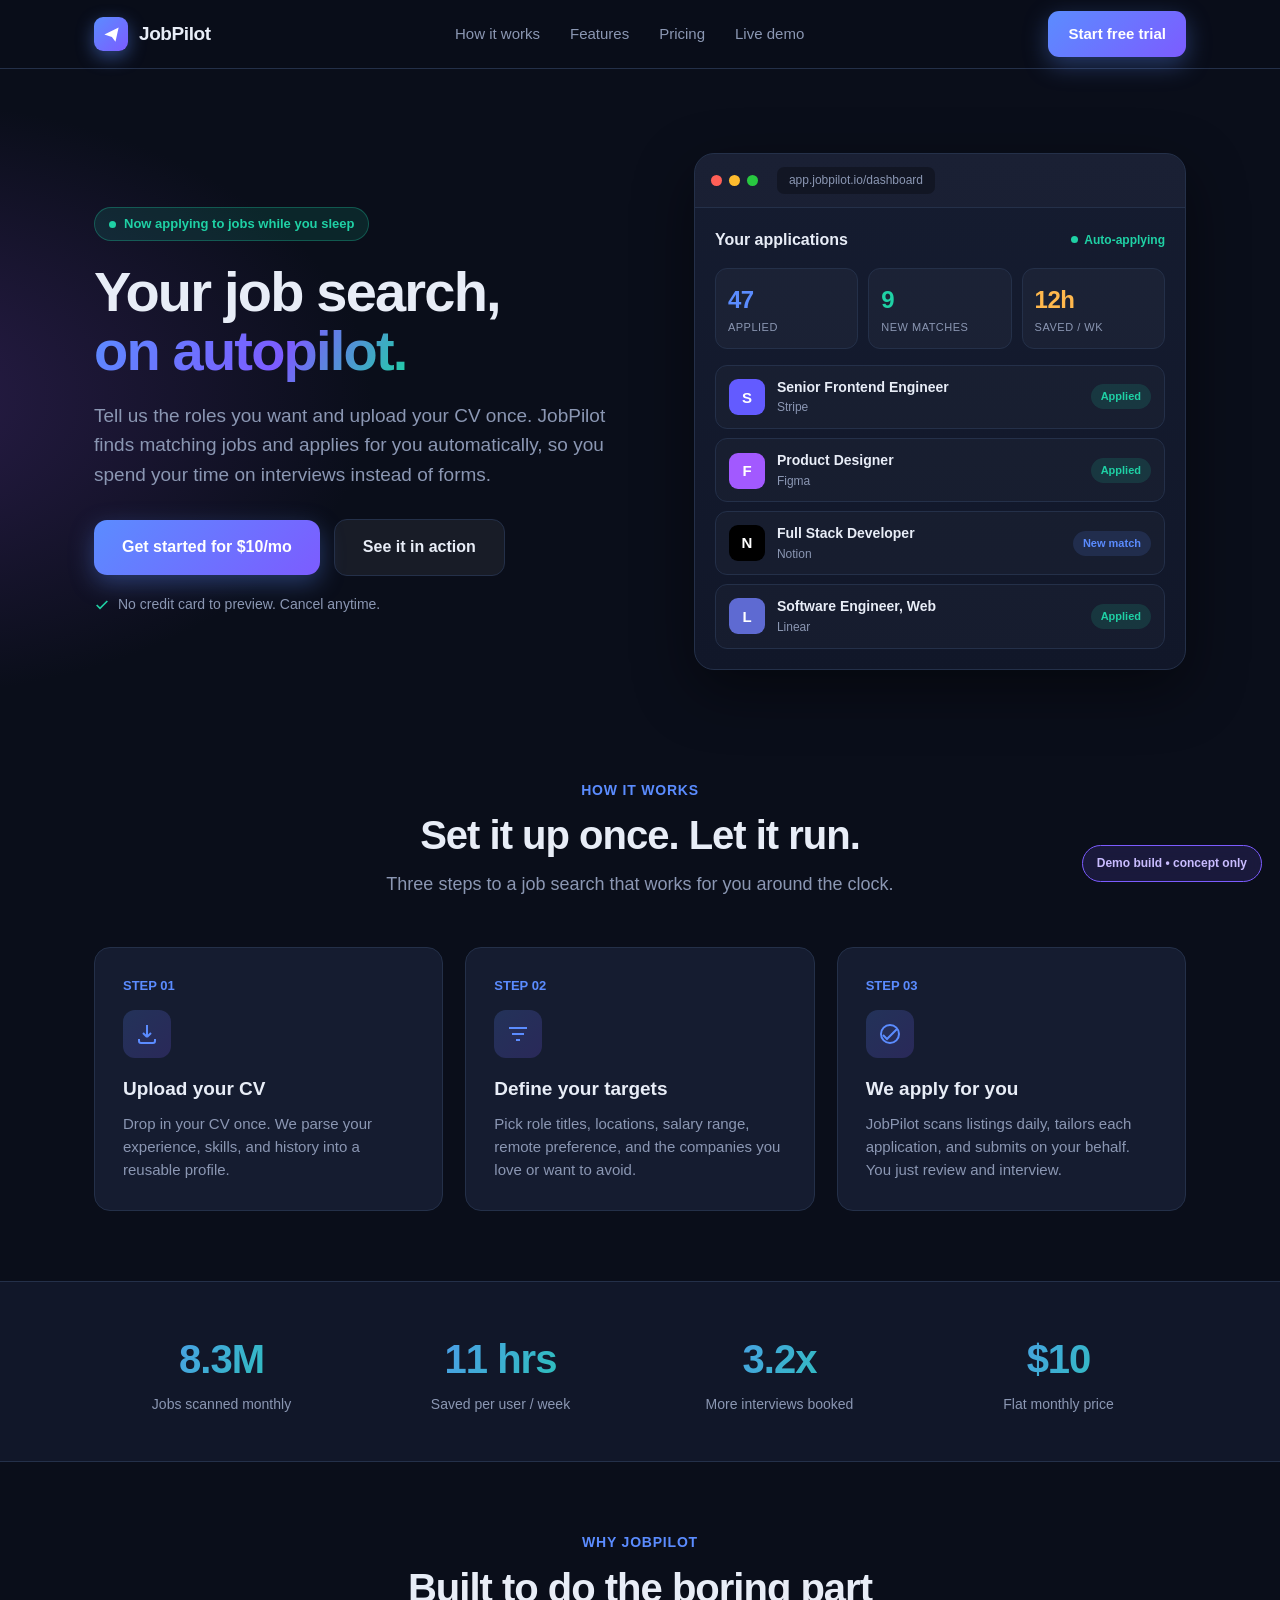
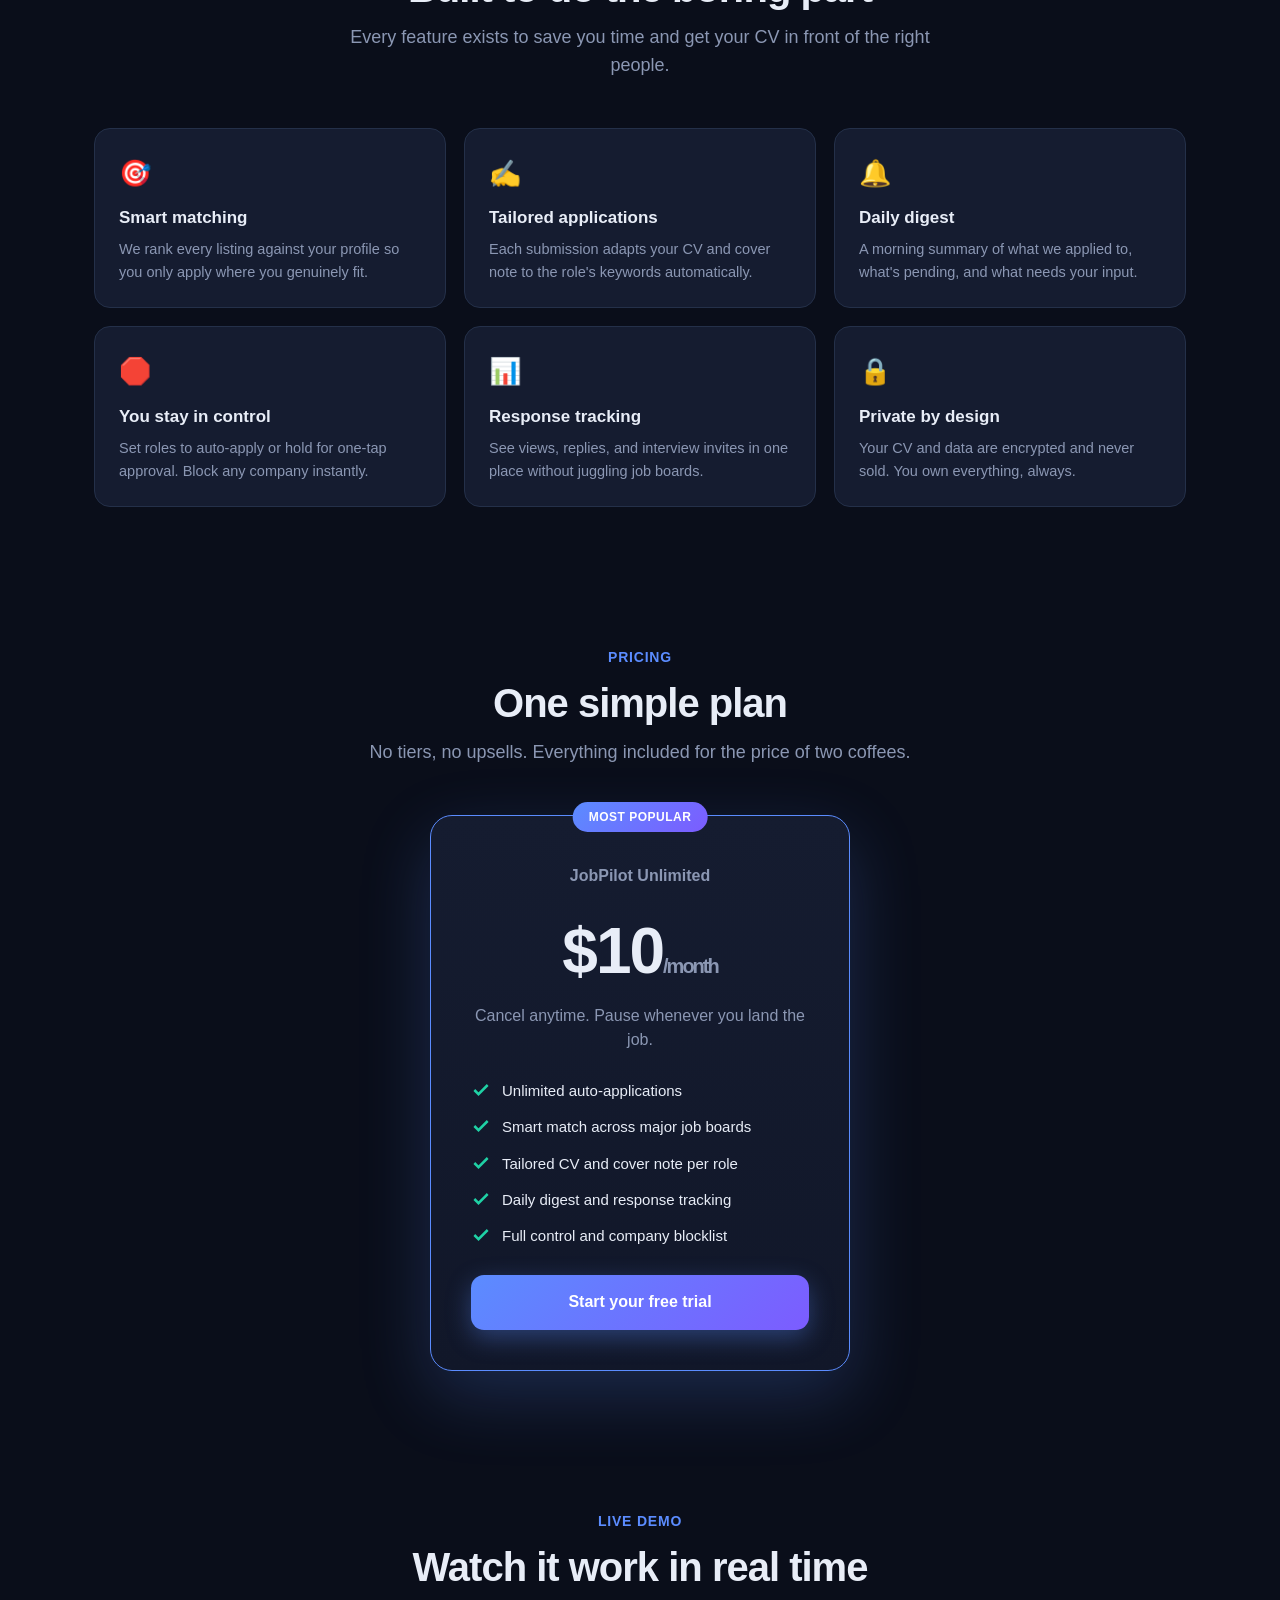
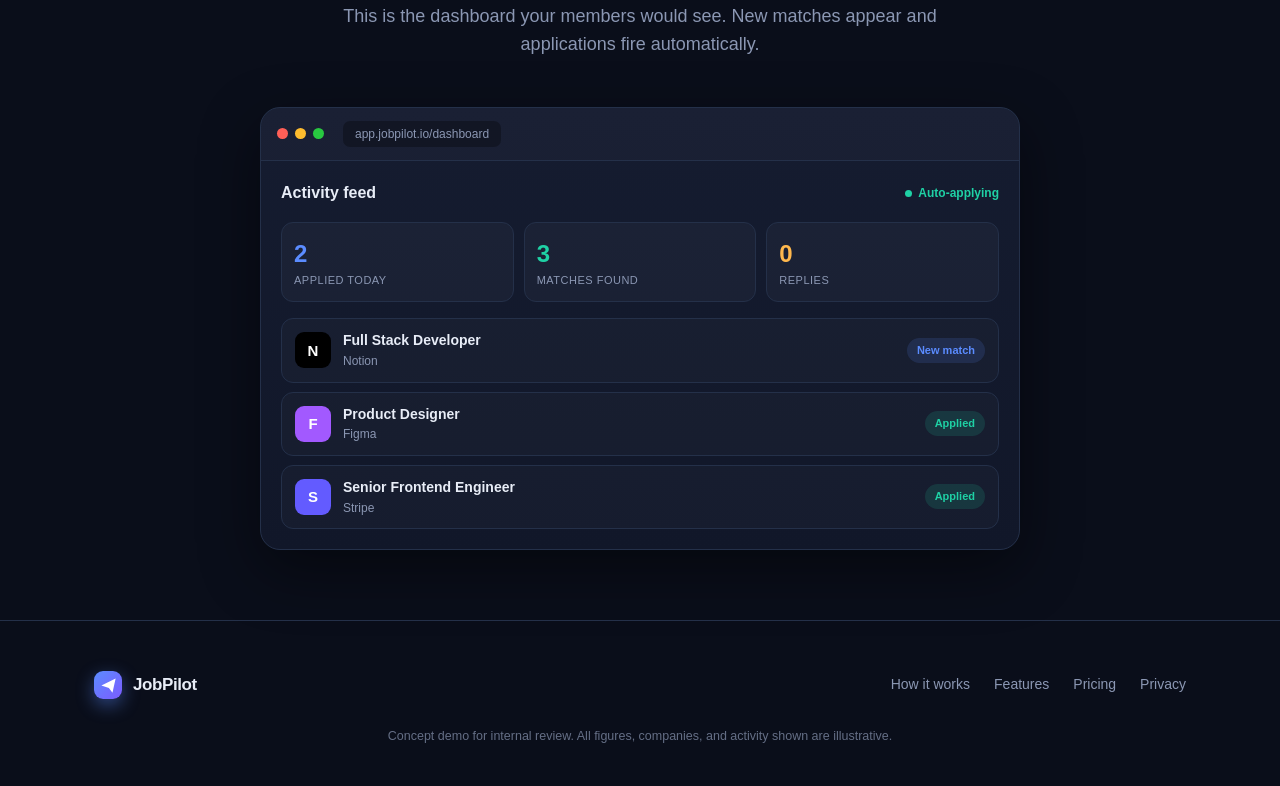
==== index.html @ 77a4e981 "JobPilot concept demo site" ====
<!DOCTYPE html>
<html lang="en">
<head>
<meta charset="UTF-8" />
<meta name="viewport" content="width=device-width, initial-scale=1.0" />
<title>JobPilot — Your job search on autopilot</title>
<style>
  :root {
    --bg: #0a0e1a;
    --bg-soft: #111729;
    --card: #151c30;
    --card-hover: #1b2440;
    --line: #243049;
    --text: #e8edf7;
    --muted: #8b97b3;
    --brand: #5b8cff;
    --brand-2: #7c5cff;
    --accent: #1fd1a5;
    --warn: #ffb84d;
    --radius: 16px;
    --shadow: 0 20px 60px rgba(0,0,0,.45);
    --maxw: 1140px;
    font-synthesis: none;
  }

  * { box-sizing: border-box; margin: 0; padding: 0; }

  html { scroll-behavior: smooth; }

  body {
    font-family: -apple-system, BlinkMacSystemFont, "Segoe UI", Inter, Roboto, Helvetica, Arial, sans-serif;
    background: radial-gradient(1200px 700px at 80% -10%, #1a2547 0%, transparent 55%),
                radial-gradient(1000px 600px at -10% 10%, #2a1d4a 0%, transparent 50%),
                var(--bg);
    color: var(--text);
    line-height: 1.55;
    -webkit-font-smoothing: antialiased;
    overflow-x: hidden;
  }

  a { color: inherit; text-decoration: none; }

  .wrap { max-width: var(--maxw); margin: 0 auto; padding: 0 24px; }

  /* ---------- NAV ---------- */
  header {
    position: sticky; top: 0; z-index: 50;
    backdrop-filter: blur(14px);
    background: rgba(10,14,26,.72);
    border-bottom: 1px solid var(--line);
  }
  .nav {
    display: flex; align-items: center; justify-content: space-between;
    height: 68px;
  }
  .brand { display: flex; align-items: center; gap: 11px; font-weight: 700; font-size: 19px; letter-spacing: -.4px; }
  .logo {
    width: 34px; height: 34px; border-radius: 9px;
    background: linear-gradient(135deg, var(--brand), var(--brand-2));
    display: grid; place-items: center;
    box-shadow: 0 6px 18px rgba(91,140,255,.45);
  }
  .logo svg { width: 19px; height: 19px; }
  .nav-links { display: flex; gap: 30px; align-items: center; }
  .nav-links a { color: var(--muted); font-size: 15px; font-weight: 500; transition: color .2s; }
  .nav-links a:hover { color: var(--text); }

  .btn {
    display: inline-flex; align-items: center; gap: 8px;
    font: inherit; font-weight: 600; font-size: 15px;
    padding: 11px 20px; border-radius: 11px; border: 0; cursor: pointer;
    transition: transform .15s ease, box-shadow .2s ease, background .2s;
  }
  .btn-primary {
    background: linear-gradient(135deg, var(--brand), var(--brand-2));
    color: #fff; box-shadow: 0 8px 24px rgba(91,140,255,.35);
  }
  .btn-primary:hover { transform: translateY(-2px); box-shadow: 0 12px 30px rgba(91,140,255,.5); }
  .btn-ghost { background: rgba(255,255,255,.06); color: var(--text); border: 1px solid var(--line); }
  .btn-ghost:hover { background: rgba(255,255,255,.11); }
  .btn-lg { padding: 15px 28px; font-size: 16px; border-radius: 13px; }

  /* ---------- HERO ---------- */
  .hero { padding: 84px 0 40px; }
  .hero-grid { display: grid; grid-template-columns: 1.05fr .95fr; gap: 56px; align-items: center; }
  .pill {
    display: inline-flex; align-items: center; gap: 8px;
    background: rgba(31,209,165,.12); color: var(--accent);
    border: 1px solid rgba(31,209,165,.3);
    padding: 6px 14px; border-radius: 999px; font-size: 13px; font-weight: 600;
    margin-bottom: 22px;
  }
  .pill .dot { width: 7px; height: 7px; border-radius: 50%; background: var(--accent); box-shadow: 0 0 0 0 rgba(31,209,165,.6); animation: pulse 2s infinite; }
  @keyframes pulse { 0%{box-shadow:0 0 0 0 rgba(31,209,165,.55)} 70%{box-shadow:0 0 0 9px rgba(31,209,165,0)} 100%{box-shadow:0 0 0 0 rgba(31,209,165,0)} }

  h1 {
    font-size: 56px; line-height: 1.05; letter-spacing: -1.8px; font-weight: 800;
    margin-bottom: 20px;
  }
  h1 .grad { background: linear-gradient(120deg, var(--brand), var(--brand-2) 60%, var(--accent)); -webkit-background-clip: text; background-clip: text; color: transparent; }
  .lede { font-size: 19px; color: var(--muted); max-width: 520px; margin-bottom: 30px; }
  .hero-cta { display: flex; gap: 14px; align-items: center; flex-wrap: wrap; }
  .hero-note { margin-top: 18px; font-size: 14px; color: var(--muted); display: flex; align-items: center; gap: 8px; }
  .hero-note svg { width: 16px; height: 16px; color: var(--accent); }

  /* ---------- DASHBOARD MOCK ---------- */
  .mock {
    background: linear-gradient(180deg, var(--card), var(--bg-soft));
    border: 1px solid var(--line);
    border-radius: 20px;
    box-shadow: var(--shadow);
    overflow: hidden;
  }
  .mock-bar { display: flex; align-items: center; gap: 7px; padding: 13px 16px; border-bottom: 1px solid var(--line); background: rgba(255,255,255,.02); }
  .mock-bar .d { width: 11px; height: 11px; border-radius: 50%; }
  .mock-bar .d.r { background: #ff5f57; } .mock-bar .d.y { background: #febc2e; } .mock-bar .d.g { background: #28c840; }
  .mock-bar .url { margin-left: 12px; font-size: 12px; color: var(--muted); background: rgba(0,0,0,.3); padding: 4px 12px; border-radius: 7px; }
  .mock-body { padding: 20px; }
  .mock-head { display: flex; justify-content: space-between; align-items: center; margin-bottom: 16px; }
  .mock-head h3 { font-size: 16px; }
  .mock-head .live { font-size: 12px; color: var(--accent); display: flex; align-items: center; gap: 6px; font-weight: 600; }
  .mock-head .live .dot { width: 7px; height: 7px; border-radius: 50%; background: var(--accent); animation: pulse 2s infinite; }

  .stat-row { display: grid; grid-template-columns: repeat(3,1fr); gap: 10px; margin-bottom: 16px; }
  .stat { background: rgba(255,255,255,.03); border: 1px solid var(--line); border-radius: 12px; padding: 12px; }
  .stat .n { font-size: 24px; font-weight: 800; letter-spacing: -.5px; }
  .stat .l { font-size: 11px; color: var(--muted); text-transform: uppercase; letter-spacing: .5px; }
  .stat .n.b { color: var(--brand); } .stat .n.a { color: var(--accent); } .stat .n.w { color: var(--warn); }

  .feed { display: flex; flex-direction: column; gap: 9px; }
  .job {
    display: flex; align-items: center; gap: 12px;
    background: rgba(255,255,255,.025); border: 1px solid var(--line);
    border-radius: 12px; padding: 11px 13px;
    opacity: 0; transform: translateY(8px);
    animation: rise .5s forwards;
  }
  @keyframes rise { to { opacity: 1; transform: none; } }
  .job .ico { width: 36px; height: 36px; border-radius: 9px; flex: none; display: grid; place-items: center; font-weight: 700; font-size: 15px; color: #fff; }
  .job .meta { flex: 1; min-width: 0; }
  .job .meta .t { font-size: 14px; font-weight: 600; white-space: nowrap; overflow: hidden; text-overflow: ellipsis; }
  .job .meta .c { font-size: 12px; color: var(--muted); }
  .tag { font-size: 11px; font-weight: 600; padding: 4px 10px; border-radius: 999px; white-space: nowrap; }
  .tag.applied { background: rgba(31,209,165,.14); color: var(--accent); }
  .tag.match { background: rgba(91,140,255,.14); color: var(--brand); }
  .tag.review { background: rgba(255,184,77,.14); color: var(--warn); }

  /* ---------- SECTIONS ---------- */
  section { padding: 70px 0; }
  .sec-head { text-align: center; max-width: 640px; margin: 0 auto 48px; }
  .sec-head .kicker { color: var(--brand); font-weight: 700; font-size: 14px; letter-spacing: .8px; text-transform: uppercase; margin-bottom: 12px; }
  .sec-head h2 { font-size: 40px; letter-spacing: -1px; line-height: 1.1; margin-bottom: 14px; }
  .sec-head p { color: var(--muted); font-size: 18px; }

  /* steps */
  .steps { display: grid; grid-template-columns: repeat(3,1fr); gap: 22px; }
  .step { background: var(--card); border: 1px solid var(--line); border-radius: var(--radius); padding: 28px; position: relative; transition: transform .2s, border-color .2s; }
  .step:hover { transform: translateY(-4px); border-color: var(--brand); }
  .step .num { font-size: 13px; font-weight: 800; color: var(--brand); margin-bottom: 14px; }
  .step .ic { width: 48px; height: 48px; border-radius: 12px; background: linear-gradient(135deg, rgba(91,140,255,.2), rgba(124,92,255,.2)); display: grid; place-items: center; margin-bottom: 16px; }
  .step .ic svg { width: 24px; height: 24px; color: var(--brand); }
  .step h3 { font-size: 19px; margin-bottom: 8px; }
  .step p { color: var(--muted); font-size: 15px; }

  /* features */
  .feat-grid { display: grid; grid-template-columns: repeat(3,1fr); gap: 18px; }
  .feat { background: var(--card); border: 1px solid var(--line); border-radius: var(--radius); padding: 24px; transition: background .2s; }
  .feat:hover { background: var(--card-hover); }
  .feat .ic { font-size: 26px; margin-bottom: 12px; }
  .feat h3 { font-size: 17px; margin-bottom: 7px; }
  .feat p { color: var(--muted); font-size: 14.5px; }

  /* pricing */
  .price-wrap { display: flex; justify-content: center; }
  .price {
    background: linear-gradient(180deg, var(--card), var(--bg-soft));
    border: 1px solid var(--brand); border-radius: 22px;
    padding: 40px; max-width: 420px; width: 100%; text-align: center;
    box-shadow: 0 24px 70px rgba(91,140,255,.22);
    position: relative;
  }
  .price .ribbon { position: absolute; top: -14px; left: 50%; transform: translateX(-50%); background: linear-gradient(135deg,var(--brand),var(--brand-2)); color:#fff; font-size: 12px; font-weight: 700; padding: 6px 16px; border-radius: 999px; letter-spacing:.5px; }
  .price .amt { font-size: 64px; font-weight: 800; letter-spacing: -2px; margin: 14px 0 2px; }
  .price .amt span { font-size: 20px; color: var(--muted); font-weight: 600; }
  .price .sub { color: var(--muted); margin-bottom: 26px; }
  .price ul { list-style: none; text-align: left; margin-bottom: 28px; display: flex; flex-direction: column; gap: 13px; }
  .price li { display: flex; gap: 11px; align-items: flex-start; font-size: 15px; }
  .price li svg { width: 20px; height: 20px; color: var(--accent); flex: none; margin-top: 1px; }
  .price .btn { width: 100%; justify-content: center; }

  /* trust band */
  .band { background: var(--bg-soft); border-top: 1px solid var(--line); border-bottom: 1px solid var(--line); }
  .band-grid { display: grid; grid-template-columns: repeat(4,1fr); gap: 24px; text-align: center; }
  .band-grid .n { font-size: 40px; font-weight: 800; letter-spacing: -1px; background: linear-gradient(120deg,var(--brand),var(--accent)); -webkit-background-clip:text; background-clip:text; color:transparent; }
  .band-grid .l { color: var(--muted); font-size: 14px; margin-top: 4px; }

  /* footer */
  footer { padding: 50px 0 40px; border-top: 1px solid var(--line); }
  .foot { display: flex; justify-content: space-between; align-items: center; flex-wrap: wrap; gap: 18px; }
  .foot .muted { color: var(--muted); font-size: 14px; }
  .foot-links { display: flex; gap: 24px; }
  .foot-links a { color: var(--muted); font-size: 14px; }
  .foot-links a:hover { color: var(--text); }
  .disclaimer { text-align: center; color: var(--muted); font-size: 12.5px; margin-top: 28px; opacity: .7; }

  /* demo banner */
  .demo-tag { position: fixed; bottom: 18px; right: 18px; z-index: 99; background: rgba(124,92,255,.15); border: 1px solid var(--brand-2); color: #c9bcff; font-size: 12px; font-weight: 600; padding: 8px 14px; border-radius: 999px; backdrop-filter: blur(8px); }

  @media (max-width: 900px) {
    .hero-grid { grid-template-columns: 1fr; gap: 40px; }
    h1 { font-size: 42px; }
    .steps, .feat-grid, .band-grid { grid-template-columns: 1fr 1fr; }
    .nav-links { display: none; }
  }
  @media (max-width: 560px) {
    .steps, .feat-grid, .band-grid { grid-template-columns: 1fr; }
    h1 { font-size: 34px; }
    .sec-head h2 { font-size: 30px; }
  }
</style>
</head>
<body>

<header>
  <div class="wrap nav">
    <div class="brand">
      <span class="logo">
        <svg viewBox="0 0 24 24" fill="none"><path d="M3 12L21 3l-4 18-4.5-6L3 12z" fill="#fff"/></svg>
      </span>
      JobPilot
    </div>
    <nav class="nav-links">
      <a href="#how">How it works</a>
      <a href="#features">Features</a>
      <a href="#pricing">Pricing</a>
      <a href="#dashboard">Live demo</a>
    </nav>
    <button class="btn btn-primary">Start free trial</button>
  </div>
</header>

<!-- HERO -->
<section class="hero">
  <div class="wrap hero-grid">
    <div>
      <span class="pill"><span class="dot"></span> Now applying to jobs while you sleep</span>
      <h1>Your job search,<br><span class="grad">on autopilot.</span></h1>
      <p class="lede">Tell us the roles you want and upload your CV once. JobPilot finds matching jobs and applies for you automatically, so you spend your time on interviews instead of forms.</p>
      <div class="hero-cta">
        <button class="btn btn-primary btn-lg">Get started for $10/mo</button>
        <a href="#dashboard" class="btn btn-ghost btn-lg">See it in action</a>
      </div>
      <div class="hero-note">
        <svg viewBox="0 0 24 24" fill="none" stroke="currentColor" stroke-width="2.5"><path d="M20 6L9 17l-5-5"/></svg>
        No credit card to preview. Cancel anytime.
      </div>
    </div>

    <!-- live dashboard mock -->
    <div class="mock" id="hero-mock">
      <div class="mock-bar">
        <span class="d r"></span><span class="d y"></span><span class="d g"></span>
        <span class="url">app.jobpilot.io/dashboard</span>
      </div>
      <div class="mock-body">
        <div class="mock-head">
          <h3>Your applications</h3>
          <span class="live"><span class="dot"></span> Auto-applying</span>
        </div>
        <div class="stat-row">
          <div class="stat"><div class="n b" id="s-applied">0</div><div class="l">Applied</div></div>
          <div class="stat"><div class="n a" id="s-matches">0</div><div class="l">New matches</div></div>
          <div class="stat"><div class="n w">12h</div><div class="l">Saved / wk</div></div>
        </div>
        <div class="feed" id="feed"></div>
      </div>
    </div>
  </div>
</section>

<!-- HOW IT WORKS -->
<section id="how">
  <div class="wrap">
    <div class="sec-head">
      <div class="kicker">How it works</div>
      <h2>Set it up once. Let it run.</h2>
      <p>Three steps to a job search that works for you around the clock.</p>
    </div>
    <div class="steps">
      <div class="step">
        <div class="num">STEP 01</div>
        <div class="ic"><svg viewBox="0 0 24 24" fill="none" stroke="currentColor" stroke-width="2"><path d="M12 3v12m0 0l-4-4m4 4l4-4M4 17v2a2 2 0 002 2h12a2 2 0 002-2v-2"/></svg></div>
        <h3>Upload your CV</h3>
        <p>Drop in your CV once. We parse your experience, skills, and history into a reusable profile.</p>
      </div>
      <div class="step">
        <div class="num">STEP 02</div>
        <div class="ic"><svg viewBox="0 0 24 24" fill="none" stroke="currentColor" stroke-width="2"><path d="M3 6h18M6 12h12M10 18h4"/></svg></div>
        <h3>Define your targets</h3>
        <p>Pick role titles, locations, salary range, remote preference, and the companies you love or want to avoid.</p>
      </div>
      <div class="step">
        <div class="num">STEP 03</div>
        <div class="ic"><svg viewBox="0 0 24 24" fill="none" stroke="currentColor" stroke-width="2"><path d="M5 13l4 4L19 7"/><circle cx="12" cy="12" r="9"/></svg></div>
        <h3>We apply for you</h3>
        <p>JobPilot scans listings daily, tailors each application, and submits on your behalf. You just review and interview.</p>
      </div>
    </div>
  </div>
</section>

<!-- TRUST BAND -->
<div class="band">
  <div class="wrap" style="padding-top:46px;padding-bottom:46px;">
    <div class="band-grid">
      <div><div class="n">8.3M</div><div class="l">Jobs scanned monthly</div></div>
      <div><div class="n">11 hrs</div><div class="l">Saved per user / week</div></div>
      <div><div class="n">3.2x</div><div class="l">More interviews booked</div></div>
      <div><div class="n">$10</div><div class="l">Flat monthly price</div></div>
    </div>
  </div>
</div>

<!-- FEATURES -->
<section id="features">
  <div class="wrap">
    <div class="sec-head">
      <div class="kicker">Why JobPilot</div>
      <h2>Built to do the boring part</h2>
      <p>Every feature exists to save you time and get your CV in front of the right people.</p>
    </div>
    <div class="feat-grid">
      <div class="feat"><div class="ic">🎯</div><h3>Smart matching</h3><p>We rank every listing against your profile so you only apply where you genuinely fit.</p></div>
      <div class="feat"><div class="ic">✍️</div><h3>Tailored applications</h3><p>Each submission adapts your CV and cover note to the role's keywords automatically.</p></div>
      <div class="feat"><div class="ic">🔔</div><h3>Daily digest</h3><p>A morning summary of what we applied to, what's pending, and what needs your input.</p></div>
      <div class="feat"><div class="ic">🛑</div><h3>You stay in control</h3><p>Set roles to auto-apply or hold for one-tap approval. Block any company instantly.</p></div>
      <div class="feat"><div class="ic">📊</div><h3>Response tracking</h3><p>See views, replies, and interview invites in one place without juggling job boards.</p></div>
      <div class="feat"><div class="ic">🔒</div><h3>Private by design</h3><p>Your CV and data are encrypted and never sold. You own everything, always.</p></div>
    </div>
  </div>
</section>

<!-- PRICING -->
<section id="pricing">
  <div class="wrap">
    <div class="sec-head">
      <div class="kicker">Pricing</div>
      <h2>One simple plan</h2>
      <p>No tiers, no upsells. Everything included for the price of two coffees.</p>
    </div>
    <div class="price-wrap">
      <div class="price">
        <div class="ribbon">MOST POPULAR</div>
        <div style="color:var(--muted);font-weight:600;margin-top:8px;">JobPilot Unlimited</div>
        <div class="amt">$10<span>/month</span></div>
        <div class="sub">Cancel anytime. Pause whenever you land the job.</div>
        <ul>
          <li><svg viewBox="0 0 24 24" fill="none" stroke="currentColor" stroke-width="3"><path d="M20 6L9 17l-5-5"/></svg> Unlimited auto-applications</li>
          <li><svg viewBox="0 0 24 24" fill="none" stroke="currentColor" stroke-width="3"><path d="M20 6L9 17l-5-5"/></svg> Smart match across major job boards</li>
          <li><svg viewBox="0 0 24 24" fill="none" stroke="currentColor" stroke-width="3"><path d="M20 6L9 17l-5-5"/></svg> Tailored CV and cover note per role</li>
          <li><svg viewBox="0 0 24 24" fill="none" stroke="currentColor" stroke-width="3"><path d="M20 6L9 17l-5-5"/></svg> Daily digest and response tracking</li>
          <li><svg viewBox="0 0 24 24" fill="none" stroke="currentColor" stroke-width="3"><path d="M20 6L9 17l-5-5"/></svg> Full control and company blocklist</li>
        </ul>
        <button class="btn btn-primary btn-lg">Start your free trial</button>
      </div>
    </div>
  </div>
</section>

<!-- LIVE DEMO -->
<section id="dashboard">
  <div class="wrap">
    <div class="sec-head">
      <div class="kicker">Live demo</div>
      <h2>Watch it work in real time</h2>
      <p>This is the dashboard your members would see. New matches appear and applications fire automatically.</p>
    </div>
    <div class="mock" style="max-width:760px;margin:0 auto;">
      <div class="mock-bar">
        <span class="d r"></span><span class="d y"></span><span class="d g"></span>
        <span class="url">app.jobpilot.io/dashboard</span>
      </div>
      <div class="mock-body">
        <div class="mock-head">
          <h3>Activity feed</h3>
          <span class="live"><span class="dot"></span> Auto-applying</span>
        </div>
        <div class="stat-row">
          <div class="stat"><div class="n b" id="s-applied2">0</div><div class="l">Applied today</div></div>
          <div class="stat"><div class="n a" id="s-matches2">0</div><div class="l">Matches found</div></div>
          <div class="stat"><div class="n w" id="s-replies2">0</div><div class="l">Replies</div></div>
        </div>
        <div class="feed" id="feed2"></div>
      </div>
    </div>
  </div>
</section>

<footer>
  <div class="wrap">
    <div class="foot">
      <div class="brand" style="font-size:17px;">
        <span class="logo" style="width:28px;height:28px;"><svg viewBox="0 0 24 24" fill="none"><path d="M3 12L21 3l-4 18-4.5-6L3 12z" fill="#fff"/></svg></span>
        JobPilot
      </div>
      <div class="foot-links">
        <a href="#how">How it works</a>
        <a href="#features">Features</a>
        <a href="#pricing">Pricing</a>
        <a href="#">Privacy</a>
      </div>
    </div>
    <div class="disclaimer">Concept demo for internal review. All figures, companies, and activity shown are illustrative.</div>
  </div>
</footer>

<div class="demo-tag">Demo build • concept only</div>

<script>
  // Sample job data for the live feeds
  const companies = [
    { c: "Stripe", t: "Senior Frontend Engineer", color: "#635bff", tag: "applied" },
    { c: "Figma", t: "Product Designer", color: "#a259ff", tag: "applied" },
    { c: "Notion", t: "Full Stack Developer", color: "#000", tag: "match" },
    { c: "Linear", t: "Software Engineer, Web", color: "#5e6ad2", tag: "applied" },
    { c: "Vercel", t: "Developer Advocate", color: "#111", tag: "review" },
    { c: "Airbnb", t: "Staff Engineer", color: "#ff385c", tag: "match" },
    { c: "Spotify", t: "Backend Engineer", color: "#1db954", tag: "applied" },
    { c: "Canva", t: "Frontend Engineer", color: "#00c4cc", tag: "applied" },
    { c: "Datadog", t: "Platform Engineer", color: "#632ca6", tag: "match" },
    { c: "Atlassian", t: "Senior Product Engineer", color: "#2684ff", tag: "applied" }
  ];

  const tagLabel = { applied: "Applied", match: "New match", review: "Awaiting review" };

  function makeJob(j) {
    const el = document.createElement("div");
    el.className = "job";
    el.innerHTML = `
      <div class="ico" style="background:${j.color}">${j.c[0]}</div>
      <div class="meta">
        <div class="t">${j.t}</div>
        <div class="c">${j.c}</div>
      </div>
      <span class="tag ${j.tag}">${tagLabel[j.tag]}</span>`;
    return el;
  }

  // animated counter
  function countTo(el, target, dur = 1200) {
    if (!el) return;
    const start = performance.now();
    function tick(now) {
      const p = Math.min((now - start) / dur, 1);
      el.textContent = Math.round(p * target);
      if (p < 1) requestAnimationFrame(tick);
    }
    requestAnimationFrame(tick);
  }

  // Hero feed: show first few, animate stats
  function initFeed(feedId, items, delay) {
    const feed = document.getElementById(feedId);
    if (!feed) return;
    items.forEach((j, i) => {
      const el = makeJob(j);
      el.style.animationDelay = (delay + i * 0.12) + "s";
      feed.appendChild(el);
    });
  }

  initFeed("feed", companies.slice(0, 4), 0.2);

  countTo(document.getElementById("s-applied"), 47);
  countTo(document.getElementById("s-matches"), 9);

  // Live demo section: rolling feed that adds new jobs over time
  let liveIdx = 0;
  let appliedCount = 0;
  const feed2 = document.getElementById("feed2");
  const appliedEl = document.getElementById("s-applied2");
  const matchEl = document.getElementById("s-matches2");
  const replyEl = document.getElementById("s-replies2");

  function addLiveJob() {
    if (!feed2) return;
    const j = companies[liveIdx % companies.length];
    liveIdx++;
    const el = makeJob(j);
    feed2.insertBefore(el, feed2.firstChild);
    // keep list trimmed
    while (feed2.children.length > 5) feed2.removeChild(feed2.lastChild);
    if (j.tag === "applied") {
      appliedCount++;
      if (appliedEl) appliedEl.textContent = appliedCount;
    }
    if (matchEl) matchEl.textContent = liveIdx;
    if (replyEl) replyEl.textContent = Math.floor(liveIdx / 4);
  }

  // Start the live feed when scrolled into view
  let started = false;
  const obs = new IntersectionObserver((entries) => {
    entries.forEach(e => {
      if (e.isIntersecting && !started) {
        started = true;
        addLiveJob(); addLiveJob(); addLiveJob();
        setInterval(addLiveJob, 2600);
      }
    });
  }, { threshold: 0.3 });
  const dash = document.getElementById("dashboard");
  if (dash) obs.observe(dash);
</script>
</body>
</html>
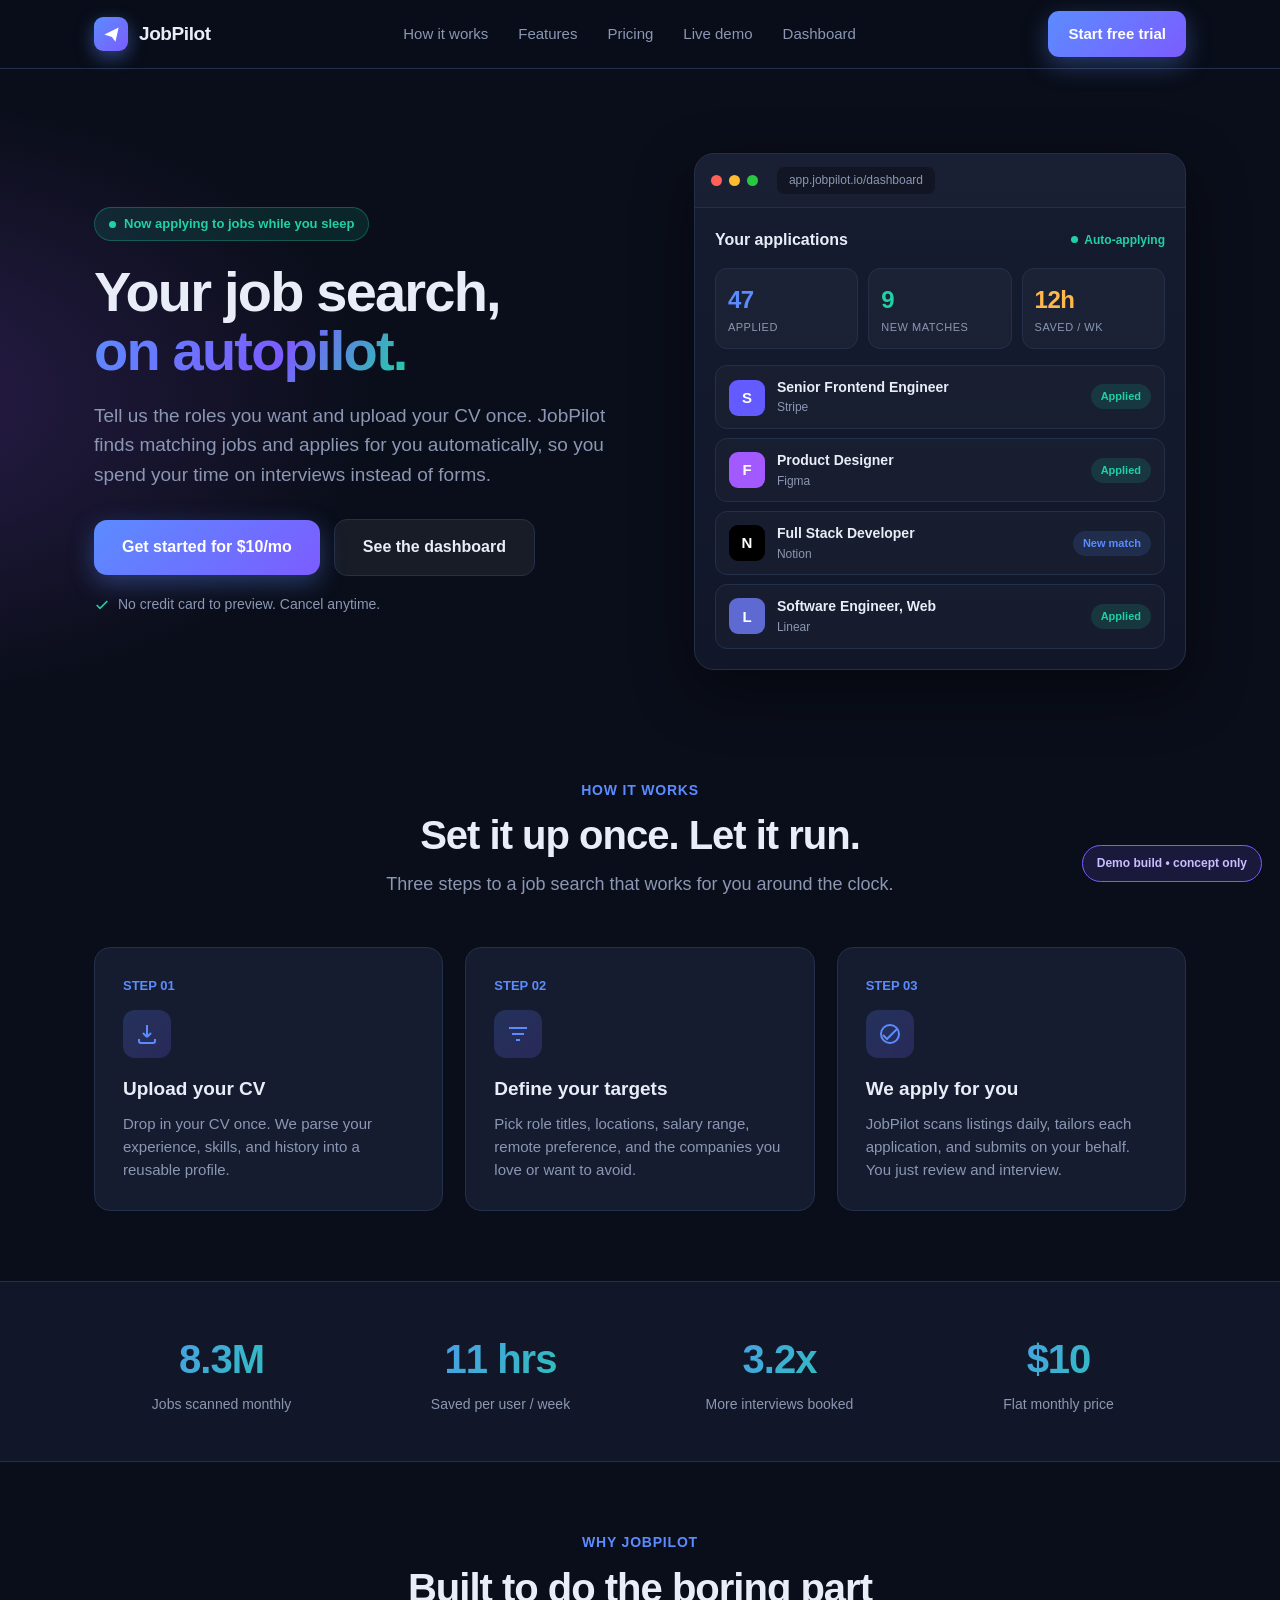
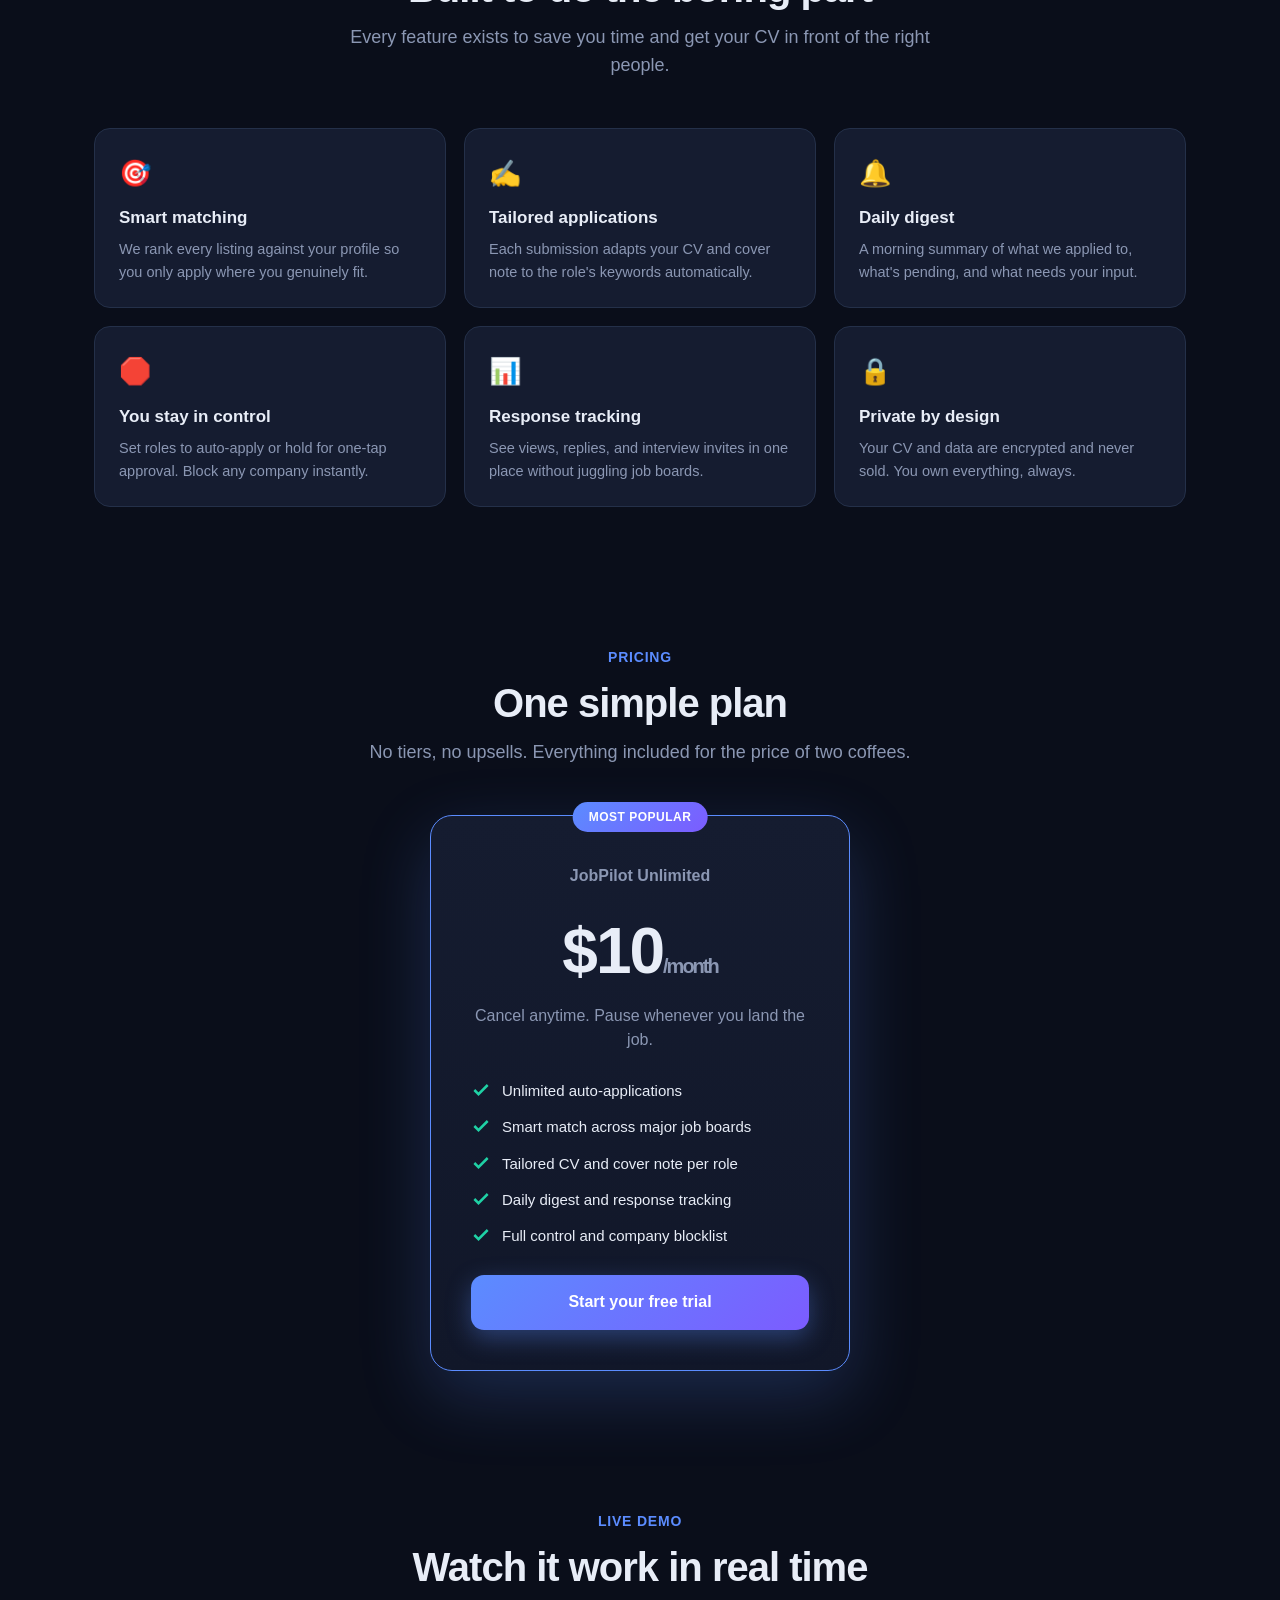
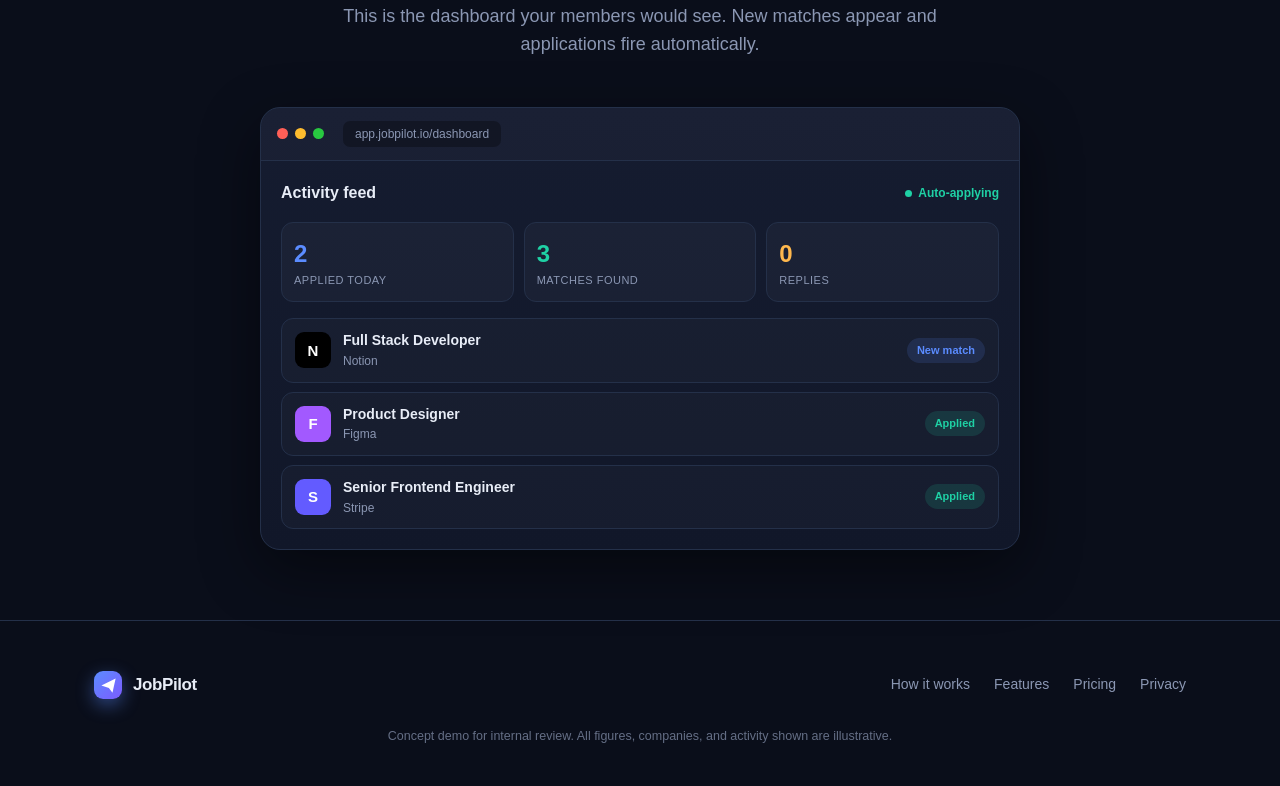
==== commit 307dd0d1: "Add setup wizard, dashboard, and shared stylesheet; wire landing CTAs into flow" ====
--- a/index.html
+++ b/index.html
@@ -234,8 +234,9 @@
       <a href="#features">Features</a>
       <a href="#pricing">Pricing</a>
       <a href="#dashboard">Live demo</a>
+      <a href="dashboard.html">Dashboard</a>
     </nav>
-    <button class="btn btn-primary">Start free trial</button>
+    <a href="setup.html" class="btn btn-primary">Start free trial</a>
   </div>
 </header>
 
@@ -247,8 +248,8 @@
       <h1>Your job search,<br><span class="grad">on autopilot.</span></h1>
       <p class="lede">Tell us the roles you want and upload your CV once. JobPilot finds matching jobs and applies for you automatically, so you spend your time on interviews instead of forms.</p>
       <div class="hero-cta">
-        <button class="btn btn-primary btn-lg">Get started for $10/mo</button>
-        <a href="#dashboard" class="btn btn-ghost btn-lg">See it in action</a>
+        <a href="setup.html" class="btn btn-primary btn-lg">Get started for $10/mo</a>
+        <a href="dashboard.html" class="btn btn-ghost btn-lg">See the dashboard</a>
       </div>
       <div class="hero-note">
         <svg viewBox="0 0 24 24" fill="none" stroke="currentColor" stroke-width="2.5"><path d="M20 6L9 17l-5-5"/></svg>
@@ -361,7 +362,7 @@
           <li><svg viewBox="0 0 24 24" fill="none" stroke="currentColor" stroke-width="3"><path d="M20 6L9 17l-5-5"/></svg> Daily digest and response tracking</li>
           <li><svg viewBox="0 0 24 24" fill="none" stroke="currentColor" stroke-width="3"><path d="M20 6L9 17l-5-5"/></svg> Full control and company blocklist</li>
         </ul>
-        <button class="btn btn-primary btn-lg">Start your free trial</button>
+        <a href="setup.html" class="btn btn-primary btn-lg">Start your free trial</a>
       </div>
     </div>
   </div>
